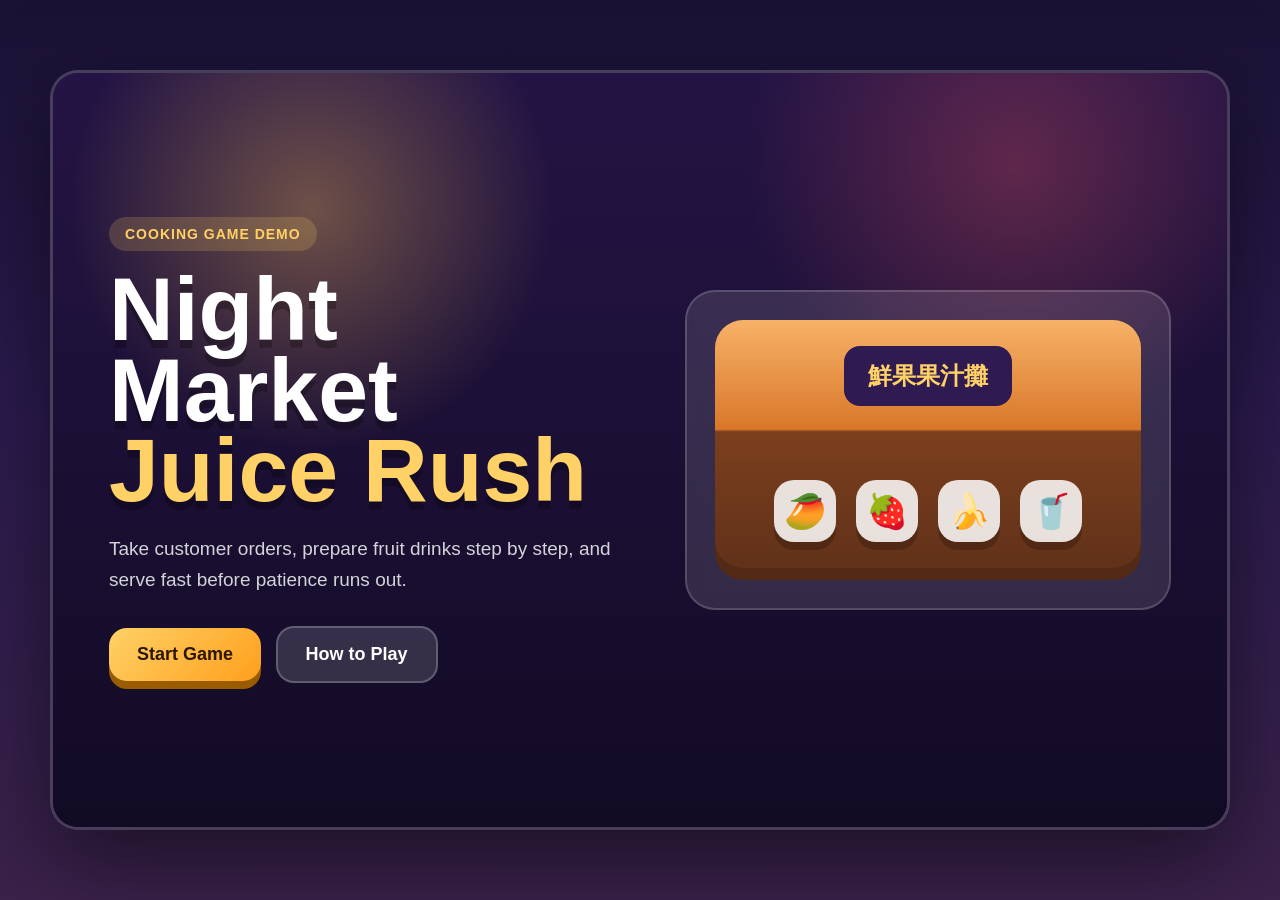
==== index.html @ c4270f31 "Add files via upload" ====
<!DOCTYPE html>
<html lang="en">
<head>
  <meta charset="UTF-8" />
  <meta name="viewport" content="width=device-width, initial-scale=1.0" />
  <title>Night Market Juice Rush</title>
  <style>
    * {
      box-sizing: border-box;
      margin: 0;
      padding: 0;
      font-family: Inter, "Trebuchet MS", Arial, sans-serif;
      user-select: none;
    }

    body {
      min-height: 100vh;
      background: linear-gradient(180deg, #1a1235 0%, #2b1b4f 45%, #3b224b 100%);
      color: #fff;
      display: flex;
      justify-content: center;
      align-items: center;
      overflow: hidden;
    }

    .screen {
      width: min(1180px, 96vw);
      height: min(760px, 94vh);
      position: relative;
      border-radius: 28px;
      overflow: hidden;
      box-shadow: 0 30px 90px rgba(0, 0, 0, 0.5);
      border: 3px solid rgba(255, 255, 255, 0.18);
      background: #201438;
    }

    .hidden { display: none !important; }

    /* START SCREEN */
    #startScreen {
      height: 100%;
      padding: 56px;
      background:
        radial-gradient(circle at 22% 18%, rgba(255, 196, 87, 0.35), transparent 22%),
        radial-gradient(circle at 82% 12%, rgba(255, 92, 103, 0.28), transparent 23%),
        linear-gradient(180deg, #241445 0%, #120b24 100%);
      display: grid;
      grid-template-columns: 1fr 0.9fr;
      align-items: center;
      gap: 36px;
    }

    .title-tag {
      display: inline-block;
      padding: 9px 16px;
      border-radius: 999px;
      background: rgba(255, 209, 102, 0.18);
      color: #ffd166;
      font-weight: 800;
      letter-spacing: 1px;
      margin-bottom: 18px;
      font-size: 14px;
    }

    h1 {
      font-size: clamp(52px, 7vw, 92px);
      line-height: 0.9;
      margin-bottom: 22px;
      text-shadow: 0 8px 0 rgba(0, 0, 0, 0.25);
    }

    h1 span { color: #ffd166; }

    .subtitle {
      color: rgba(255, 255, 255, 0.82);
      line-height: 1.65;
      font-size: 19px;
      margin-bottom: 30px;
      max-width: 560px;
    }

    .primary-btn, .secondary-btn {
      border: 0;
      cursor: pointer;
      padding: 16px 28px;
      border-radius: 18px;
      font-size: 18px;
      font-weight: 900;
      transition: transform 0.15s ease, filter 0.15s ease;
    }

    .primary-btn:hover, .secondary-btn:hover, .station-btn:hover, .fruit-btn:hover {
      transform: translateY(-3px);
      filter: brightness(1.06);
    }

    .primary-btn {
      background: linear-gradient(135deg, #ffd166, #ff9f1c);
      color: #2c1600;
      box-shadow: 0 8px 0 #9b5c00;
    }

    .secondary-btn {
      background: rgba(255, 255, 255, 0.14);
      color: #fff;
      border: 2px solid rgba(255, 255, 255, 0.22);
      margin-left: 10px;
    }

    .preview-card {
      padding: 28px;
      border-radius: 30px;
      background: rgba(255, 255, 255, 0.12);
      backdrop-filter: blur(10px);
      border: 2px solid rgba(255, 255, 255, 0.16);
    }

    .preview-counter {
      height: 260px;
      border-radius: 28px;
      background: linear-gradient(180deg, #f7b267 0%, #d9772a 42%, #7b3f1d 43%, #5f3019 100%);
      position: relative;
      overflow: hidden;
      box-shadow: inset 0 -12px 0 rgba(0,0,0,.15);
    }

    .preview-sign {
      position: absolute;
      top: 26px;
      left: 50%;
      transform: translateX(-50%);
      background: #2f1b52;
      color: #ffd166;
      padding: 14px 24px;
      border-radius: 16px;
      font-weight: 900;
      font-size: 24px;
      white-space: nowrap;
    }

    .preview-items {
      position: absolute;
      left: 0;
      right: 0;
      bottom: 38px;
      display: flex;
      justify-content: center;
      gap: 20px;
    }

    .fake-fruit {
      width: 62px;
      height: 62px;
      display: grid;
      place-items: center;
      border-radius: 20px;
      background: rgba(255,255,255,.85);
      color: #333;
      font-size: 34px;
      box-shadow: 0 8px 0 rgba(0,0,0,.2);
    }

    /* GAME SCENE */
    #gameScreen {
      height: 100%;
      background:
        linear-gradient(180deg, rgba(255, 196, 87, 0.16), transparent 38%),
        linear-gradient(180deg, #241445 0%, #241445 43%, #6c3b20 43%, #7a421f 100%);
      position: relative;
      padding: 22px;
    }

    .top-hud {
      position: absolute;
      top: 16px;
      left: 16px;
      right: 16px;
      display: flex;
      justify-content: space-between;
      gap: 12px;
      z-index: 5;
    }

    .hud-pill {
      padding: 12px 18px;
      border-radius: 999px;
      background: rgba(0,0,0,.35);
      border: 1px solid rgba(255,255,255,.18);
      font-weight: 900;
      box-shadow: 0 8px 24px rgba(0,0,0,.18);
    }

    .view-layer {
      position: absolute;
      inset: 0;
      padding: 22px;
    }

    .front-counter-scene {
      height: 100%;
      position: relative;
      background:
        radial-gradient(circle at 50% 18%, rgba(255, 209, 102, .20), transparent 26%),
        linear-gradient(180deg, #241445 0%, #241445 68%, #8a4d27 69%, #6c371b 100%);
      border-radius: 24px;
      overflow: hidden;
    }

    .shop-sign {
      position: absolute;
      top: 82px;
      left: 50%;
      transform: translateX(-50%);
      padding: 18px 36px;
      border-radius: 18px;
      background: #ffb703;
      color: #351804;
      font-size: 34px;
      font-weight: 900;
      box-shadow: 0 10px 0 rgba(0,0,0,.25);
    }

    .customer-stage {
      position: absolute;
      top: 82px;
      left: 0;
      right: 0;
      height: 250px;
      display: flex;
      justify-content: center;
      align-items: flex-end;
      gap: 34px;
      z-index: 2;
    }

    .customer-stage.front-only {
      top: 190px;
      height: 300px;
      transform: scale(1.18);
      align-items: center;
    }

    .make-btn {
      position: absolute;
      left: 50%;
      bottom: 42px;
      transform: translateX(-50%);
      z-index: 5;
      font-size: 22px;
      padding: 18px 42px;
    }

    .make-btn:hover {
      transform: translateX(-50%) translateY(-3px);
    }

    .back-btn {
      position: absolute;
      top: 84px;
      left: 28px;
      z-index: 8;
      border: none;
      cursor: pointer;
      padding: 12px 18px;
      border-radius: 999px;
      background: rgba(255,255,255,.16);
      color: white;
      font-weight: 900;
      border: 1px solid rgba(255,255,255,.22);
    }

    .customer {
      width: 150px;
      height: 230px;
      border-radius: 70px 70px 26px 26px;
      background: linear-gradient(180deg, #f4c29f 0 34%, #4cc9f0 35% 100%);
      border: 5px solid rgba(255,255,255,.22);
      position: relative;
      box-shadow: 0 20px 35px rgba(0,0,0,.28);
    }

    .customer::before {
      content: "";
      position: absolute;
      width: 92px;
      height: 54px;
      border-radius: 48px 48px 18px 18px;
      background: #3a1f16;
      top: -8px;
      left: 22px;
    }

    .customer::after {
      content: "•   •";
      position: absolute;
      top: 58px;
      left: 0;
      right: 0;
      text-align: center;
      color: #2c1600;
      font-size: 28px;
      letter-spacing: 14px;
    }

    .speech {
      width: 430px;
      min-height: 160px;
      padding: 24px;
      border-radius: 28px 28px 28px 8px;
      background: #fff8e6;
      color: #2b1608;
      box-shadow: 0 12px 0 rgba(0,0,0,.25);
      position: relative;
    }

    .speech small {
      display: block;
      color: #e76f00;
      font-weight: 900;
      letter-spacing: 1px;
      margin-bottom: 8px;
    }

    .speech h2 {
      font-size: 34px;
      margin-bottom: 16px;
    }

    .patience-bar {
      width: 100%;
      height: 18px;
      border-radius: 999px;
      background: rgba(0,0,0,.14);
      overflow: hidden;
    }

    .patience-fill {
      width: 100%;
      height: 100%;
      border-radius: 999px;
      background: linear-gradient(90deg, #06d6a0, #ffd166, #ef476f);
      transition: width .2s linear;
    }

    .counter {
      position: absolute;
      left: 28px;
      right: 28px;
      bottom: 28px;
      height: 600px;
      border-radius: 34px;
      background: linear-gradient(180deg, #b96b36 0%, #8a4d27 100%);
      box-shadow: inset 0 12px 0 rgba(255,255,255,.12), 0 -18px 35px rgba(0,0,0,.18);
      padding: 24px;
      display: grid;
      grid-template-columns: 1.35fr 1fr 1.15fr 0.9fr;
      gap: 18px;
      align-items: stretch;
      z-index: 3;
    }

    .station {
      border-radius: 26px;
      background: rgba(255,255,255,.14);
      border: 2px solid rgba(255,255,255,.16);
      padding: 16px;
      box-shadow: inset 0 6px 0 rgba(255,255,255,.08);
      display: flex;
      flex-direction: column;
      align-items: center;
    }

    .station-title {
      color: #ffd166;
      font-weight: 900;
      margin-bottom: 12px;
      font-size: 17px;
    }

    .fruit-grid {
      width: 100%;
      display: grid;
      grid-template-columns: repeat(3, 1fr);
      gap: 10px;
    }

    .fruit-btn, .station-btn {
      border: 0;
      cursor: pointer;
      border-radius: 18px;
      transition: transform .15s ease, filter .15s ease;
      font-weight: 900;
      box-shadow: 0 6px 0 rgba(0,0,0,.24);
    }

    .fruit-btn {
      height: 62px;
      background: #fff3d1;
      color: #44220b;
      font-size: 25px;
    }

    .station-btn {
      width: 100%;
      min-height: 48px;
      background: #fff8e6;
      color: #341806;
      margin-top: 10px;
      font-size: 15px;
    }

    .station-btn.active {
      outline: 4px solid #06d6a0;
      background: #d8fff2;
    }

    .workspace {
      width: 100%;
      flex: 1;
      border-radius: 20px;
      background: rgba(0,0,0,.18);
      display: flex;
      align-items: center;
      justify-content: center;
      text-align: center;
      padding: 12px;
      color: rgba(255,255,255,.9);
      font-weight: 800;
      line-height: 1.35;
      margin-bottom: 8px;
    }

    .board-surface {
      width: 160px;
      height: 108px;
      background: #f2c078;
      border-radius: 20px;
      box-shadow: inset 0 -8px 0 rgba(0,0,0,.12), 0 8px 0 rgba(0,0,0,.24);
      display: grid;
      place-items: center;
      color: #3b1b0f;
      font-size: 18px;
    }

    .blender-machine {
      width: 118px;
      height: 160px;
      position: relative;
    }

    .blender-jar {
      width: 92px;
      height: 102px;
      margin: 0 auto;
      border-radius: 20px 20px 28px 28px;
      background: linear-gradient(180deg, rgba(255,255,255,.8), rgba(255,255,255,.3));
      border: 5px solid rgba(255,255,255,.85);
      display: grid;
      place-items: center;
      color: #331806;
      font-size: 14px;
      overflow: hidden;
    }

    .juice-liquid {
      width: 100%;
      align-self: end;
      height: 0%;
      background: linear-gradient(180deg, #ffd166, #ff8c42);
      transition: height .25s ease;
    }

    .blender-base {
      width: 118px;
      height: 58px;
      border-radius: 18px;
      background: linear-gradient(180deg, #e9ecef, #adb5bd);
      margin-top: -4px;
      box-shadow: 0 8px 0 rgba(0,0,0,.25);
    }

    .blending { animation: shake .12s linear infinite; }

    @keyframes shake {
      0% { transform: translateX(-2px) rotate(-1deg); }
      50% { transform: translateX(2px) rotate(1deg); }
      100% { transform: translateX(-2px) rotate(-1deg); }
    }

    .cup-visual {
      width: 96px;
      height: 136px;
      border-radius: 14px 14px 28px 28px;
      border: 6px solid rgba(255,255,255,.85);
      background: rgba(255,255,255,.25);
      overflow: hidden;
      position: relative;
      box-shadow: 0 8px 0 rgba(0,0,0,.24);
    }

    .cup-fill {
      position: absolute;
      left: 0;
      right: 0;
      bottom: 0;
      height: 0%;
      background: linear-gradient(180deg, #ffd166, #ff8c42);
      transition: height .25s ease;
    }

    .serve-btn {
      width: 100%;
      min-height: 58px;
      background: linear-gradient(135deg, #06d6a0, #4cc9f0);
      color: #072b2c;
      font-size: 18px;
    }

    .status-bar {
      position: absolute;
      left: 50%;
      transform: translateX(-50%);
      top: 86px;
      min-width: 390px;
      max-width: 80%;
      padding: 12px 20px;
      border-radius: 999px;
      background: rgba(0,0,0,.45);
      text-align: center;
      font-weight: 900;
      z-index: 6;
      border: 1px solid rgba(255,255,255,.15);
    }

    .modal {
      position: absolute;
      inset: 0;
      background: rgba(0,0,0,.72);
      z-index: 20;
      display: flex;
      justify-content: center;
      align-items: center;
      padding: 24px;
    }

    .modal-card {
      width: min(520px, 90vw);
      background: #fff8e6;
      color: #2b1608;
      border-radius: 30px;
      padding: 34px;
      box-shadow: 0 30px 80px rgba(0,0,0,.45);
      text-align: center;
    }

    .modal-card h2 {
      font-size: 34px;
      margin-bottom: 12px;
    }

    .modal-card p {
      line-height: 1.6;
      margin-bottom: 22px;
      color: #57331c;
    }

    @media (max-width: 900px) {
      #startScreen { grid-template-columns: 1fr; padding: 32px; }
      .preview-card { display: none; }
      .counter { grid-template-columns: repeat(2, 1fr); height: 430px; }
      .status-bar { bottom: 480px; }
      .customer-stage { transform: scale(.85); top: 62px; }
    }
  
    /* FIXED ORDER SCREEN LAYOUT */
    .shop-sign {
      top: 56px;
      padding: 10px 24px;
      font-size: 24px;
      border-radius: 14px;
    }

    .customer-stage.front-only {
      top: 155px;
      height: 330px;
      transform: none;
      align-items: center;
      gap: 48px;
    }

    .customer {
      width: 170px;
      height: 250px;
      background:
        radial-gradient(circle at 38% 31%, #2a140d 0 5px, transparent 6px),
        radial-gradient(circle at 62% 31%, #2a140d 0 5px, transparent 6px),
        radial-gradient(ellipse at 50% 34%, #f4c29f 0 43%, transparent 44%),
        linear-gradient(180deg, transparent 0 48%, #ff9f1c 49% 100%);
      border-radius: 80px 80px 32px 32px;
      border: 5px solid rgba(255,255,255,.25);
      box-shadow: 0 20px 35px rgba(0,0,0,.28);
      position: relative;
    }

    .customer::before {
      content: "";
      position: absolute;
      width: 96px;
      height: 42px;
      border-radius: 44px 44px 18px 18px;
      background: #3a1f16;
      top: 16px;
      left: 34px;
    }

    .customer::after {
      content: "";
      position: absolute;
      width: 34px;
      height: 10px;
      border-radius: 0 0 30px 30px;
      border-bottom: 5px solid #7a2e16;
      top: 105px;
      left: 64px;
    }

    .speech {
      width: 470px;
      min-height: 170px;
      padding: 26px;
    }

    .make-btn {
      bottom: 54px;
      z-index: 10;
    }

    /* FIXED COUNTER SCREEN LAYOUT */
    #counterView {
      padding-top: 96px;
    }

    .papa-counter {
      position: relative;
      left: auto;
      right: auto;
      bottom: auto;
      width: 100%;
      height: calc(100% - 24px);
      display: grid;
      grid-template-columns: 1.25fr 0.95fr 1fr 0.85fr;
      gap: 18px;
      padding: 18px;
      border-radius: 28px;
    }

    .fruit-grid {
      margin-top: 4px;
      grid-template-columns: repeat(2, 1fr);
      gap: 12px;
    }

    .fruit-btn {
      height: 70px;
      font-size: 26px;
    }

    .station {
      min-height: 0;
      overflow: visible;
    }

    .papa-counter {
      overflow-y: auto;
    }

    .station-btn {
      min-height: 44px;
      margin-top: 8px;
    }

    .workspace {
      min-height: 120px;
      flex: 0 0 auto;
    }

    .status-bar {
      top: 82px;
      z-index: 9;
    }

    .back-btn {
      top: 82px;
      z-index: 10;
    }

    @media (max-width: 900px) {
      .customer-stage.front-only {
        transform: scale(.9);
        top: 140px;
      }
      .papa-counter {
        grid-template-columns: repeat(2, 1fr);
        overflow-y: auto;
      }
    }
  </style>
</head>
<body>
  <div class="screen">
    <section id="startScreen">
      <div>
        <div class="title-tag">COOKING GAME DEMO</div>
        <h1>Night Market<br><span>Juice Rush</span></h1>
        <p class="subtitle">
          Take customer orders, prepare fruit drinks step by step, and serve fast before patience runs out.
        </p>
        <button class="primary-btn" onclick="startGame()">Start Game</button>
        <button class="secondary-btn" onclick="openHowTo()">How to Play</button>
      </div>

      <div class="preview-card">
        <div class="preview-counter">
          <div class="preview-sign">鮮果果汁攤</div>
          <div class="preview-items">
            <div class="fake-fruit">🥭</div>
            <div class="fake-fruit">🍓</div>
            <div class="fake-fruit">🍌</div>
            <div class="fake-fruit">🥤</div>
          </div>
        </div>
      </div>
    </section>

    <section id="gameScreen" class="hidden">
      <div class="top-hud">
        <div class="hud-pill">Money: $<span id="moneyText">0</span></div>
        <div class="hud-pill">Combo: x<span id="comboText">0</span></div>
        <div class="hud-pill">Hearts: <span id="heartsText">❤❤❤</span></div>
        <div class="hud-pill">Customer: <span id="servedText">0</span>/<span id="targetText">8</span></div>
      </div>

      <div id="orderView" class="view-layer">
        <div class="front-counter-scene">
          <div class="shop-sign">鮮果果汁攤</div>
          <div class="customer-stage front-only">
            <div class="customer" id="customerAvatar"></div>
            <div class="speech">
              <small>CUSTOMER ORDER</small>
              <h2 id="orderText">Mango Juice</h2>
              <div class="patience-bar"><div class="patience-fill" id="patienceFill"></div></div>
            </div>
          </div>
          <button class="primary-btn make-btn" onclick="goToCounter()">Make Drink</button>
        </div>
      </div>

      <div id="counterView" class="view-layer hidden">
        <button class="back-btn" onclick="goToOrderView()">← Order</button>
        <div class="status-bar" id="statusText">Pick the fruit for the order.</div>

        <div class="counter papa-counter">
          <div class="station">
            <div class="station-title">Fruit Tray</div>
            <div class="fruit-grid" id="fruitGrid"></div>
          </div>

          <div class="station">
            <div class="station-title">Cutting Board</div>
            <div class="workspace">
              <div class="board-surface" id="boardText">Empty</div>
            </div>
            <button class="station-btn" onclick="cutFruit()">Cut Fruit</button>
          </div>

          <div class="station">
            <div class="station-title">Blender</div>
            <div class="workspace">
              <div class="blender-machine" id="blenderMachine">
                <div class="blender-jar"><div class="juice-liquid" id="blenderFill"></div></div>
                <div class="blender-base"></div>
              </div>
            </div>
            <button class="station-btn" id="waterBtn" onclick="addLiquid('water')">Add Water</button>
            <button class="station-btn" id="milkBtn" onclick="addLiquid('milk')">Add Milk</button>
            <button class="station-btn" id="iceBtn" onclick="addIce()">Add Ice</button>
            <button class="station-btn" onclick="blendDrink()">Blend</button>
          </div>

          <div class="station">
            <div class="station-title">Cup Station</div>
            <div class="workspace">
              <div class="cup-visual"><div class="cup-fill" id="cupFill"></div></div>
            </div>
            <button class="station-btn" onclick="pourCup()">Pour</button>
            <button class="station-btn serve-btn" onclick="serveDrink()">Serve</button>
          </div>
        </div>
      </div>
    </section>

    <div class="modal hidden" id="howModal">
      <div class="modal-card">
        <h2>How to Play</h2>
        <p>
          Read the customer's order. Pick the correct fruit, cut it, add water for juice or milk for smoothie,
          add ice, blend, pour into the cup, then serve.
        </p>
        <button class="primary-btn" onclick="closeHowTo()">Got it</button>
      </div>
    </div>

    <div class="modal hidden" id="endModal">
      <div class="modal-card">
        <h2 id="endTitle">Game Over</h2>
        <p id="endSummary"></p>
        <button class="primary-btn" onclick="restartGame()">Play Again</button>
      </div>
    </div>
  </div>

  <script>
    const fruits = [
      { id: "mango", name: "Mango", icon: "🥭" },
      { id: "strawberry", name: "Strawberry", icon: "🍓" },
      { id: "banana", name: "Banana", icon: "🍌" },
      { id: "pineapple", name: "Pineapple", icon: "🍍" },
      { id: "watermelon", name: "Watermelon", icon: "🍉" },
      { id: "apple", name: "Apple", icon: "🍎" },
      { id: "avocado", name: "Avocado", icon: "🥑" },
      { id: "lemon", name: "Lemon", icon: "🍋" }
    ];

    const recipes = [
      { name: "Mango Juice", fruits: ["mango"], liquid: "water" },
      { name: "Watermelon Juice", fruits: ["watermelon"], liquid: "water" },
      { name: "Pineapple Juice", fruits: ["pineapple"], liquid: "water" },
      { name: "Apple Juice", fruits: ["apple"], liquid: "water" },
      { name: "Lemon Juice", fruits: ["lemon"], liquid: "water" },
      { name: "Mango Smoothie", fruits: ["mango"], liquid: "milk" },
      { name: "Strawberry Smoothie", fruits: ["strawberry"], liquid: "milk" },
      { name: "Banana Milkshake", fruits: ["banana"], liquid: "milk" },
      { name: "Avocado Milk", fruits: ["avocado"], liquid: "milk" },
      { name: "Strawberry Banana Smoothie", fruits: ["strawberry", "banana"], liquid: "milk" }
    ];

    let currentOrder;
    let selectedFruits = [];
    let cutDone = false;
    let liquid = null;
    let iceAdded = false;
    let blended = false;
    let poured = false;
    let money = 0;
    let combo = 0;
    let hearts = 3;
    let served = 0;
    let targetCustomers = 8;
    let patience = 100;
    let patienceTimer;

    const fruitGrid = document.getElementById("fruitGrid");
    const statusText = document.getElementById("statusText");
    const boardText = document.getElementById("boardText");
    const blenderFill = document.getElementById("blenderFill");
    const cupFill = document.getElementById("cupFill");
    const patienceFill = document.getElementById("patienceFill");

    function openHowTo() {
      document.getElementById("howModal").classList.remove("hidden");
    }

    function closeHowTo() {
      document.getElementById("howModal").classList.add("hidden");
    }

    function startGame() {
      document.getElementById("startScreen").classList.add("hidden");
      document.getElementById("gameScreen").classList.remove("hidden");
      restartGame(false);
    }

    function restartGame(showStart = true) {
      document.getElementById("endModal").classList.add("hidden");
      money = 0;
      combo = 0;
      hearts = 3;
      served = 0;
      renderFruitButtons();
      updateHud();
      newCustomer();
    }

    function renderFruitButtons() {
      fruitGrid.innerHTML = "";
      fruits.forEach(fruit => {
        const btn = document.createElement("button");
        btn.className = "fruit-btn";
        btn.innerHTML = `${fruit.icon}<br><span style="font-size:11px">${fruit.name}</span>`;
        btn.onclick = () => pickFruit(fruit.id);
        fruitGrid.appendChild(btn);
      });
    }

    function goToCounter() {
      document.getElementById("orderView").classList.add("hidden");
      document.getElementById("counterView").classList.remove("hidden");
    }

    function goToOrderView() {
      document.getElementById("counterView").classList.add("hidden");
      document.getElementById("orderView").classList.remove("hidden");
    }

    function newCustomer() {
      clearInterval(patienceTimer);
      resetDrink();
      currentOrder = recipes[Math.floor(Math.random() * recipes.length)];
      document.getElementById("orderText").textContent = currentOrder.name;
      patience = 100;
      patienceFill.style.width = "100%";
      statusText.textContent = "Pick the fruit for the order.";
      goToOrderView();
      patienceTimer = setInterval(() => {
        patience -= 1.2;
        patienceFill.style.width = `${Math.max(patience, 0)}%`;
        if (patience <= 0) {
          clearInterval(patienceTimer);
          failOrder("Too slow! The customer left.");
        }
      }, 180);
    }

    function resetDrink() {
      selectedFruits = [];
      cutDone = false;
      liquid = null;
      iceAdded = false;
      blended = false;
      poured = false;
      boardText.textContent = "Empty";
      blenderFill.style.height = "0%";
      cupFill.style.height = "0%";
      document.getElementById("waterBtn").classList.remove("active");
      document.getElementById("milkBtn").classList.remove("active");
      document.getElementById("iceBtn").classList.remove("active");
    }

    function pickFruit(fruitId) {
      if (selectedFruits.length >= 2) {
        statusText.textContent = "Only up to 2 fruits for this demo.";
        return;
      }
      selectedFruits.push(fruitId);
      const names = selectedFruits.map(id => fruits.find(f => f.id === id).name).join(" + ");
      boardText.textContent = names;
      statusText.textContent = "Fruit placed on board. Now cut it.";
    }

    function cutFruit() {
      if (selectedFruits.length === 0) {
        statusText.textContent = "Pick fruit first.";
        return;
      }
      cutDone = true;
      boardText.textContent = "Sliced " + selectedFruits.map(id => fruits.find(f => f.id === id).name).join(" + ");
      statusText.textContent = "Fruit cut. Add water or milk in the blender.";
      blenderFill.style.height = "25%";
    }

    function addLiquid(type) {
      if (!cutDone) {
        statusText.textContent = "Cut the fruit before adding liquid.";
        return;
      }
      liquid = type;
      document.getElementById("waterBtn").classList.toggle("active", type === "water");
      document.getElementById("milkBtn").classList.toggle("active", type === "milk");
      blenderFill.style.height = "45%";
      statusText.textContent = type === "water" ? "Water added. Add ice next." : "Milk added. Add ice next.";
    }

    function addIce() {
      if (!liquid) {
        statusText.textContent = "Add water or milk first.";
        return;
      }
      iceAdded = true;
      document.getElementById("iceBtn").classList.add("active");
      blenderFill.style.height = "62%";
      statusText.textContent = "Ice added. Blend the drink.";
    }

    function blendDrink() {
      if (!iceAdded) {
        statusText.textContent = "Add ice before blending.";
        return;
      }
      const machine = document.getElementById("blenderMachine");
      machine.classList.add("blending");
      statusText.textContent = "Blending...";
      setTimeout(() => {
        machine.classList.remove("blending");
        blended = true;
        blenderFill.style.height = "80%";
        statusText.textContent = "Drink blended. Pour it into the cup.";
      }, 650);
    }

    function pourCup() {
      if (!blended) {
        statusText.textContent = "Blend the drink before pouring.";
        return;
      }
      poured = true;
      cupFill.style.height = "82%";
      statusText.textContent = "Cup filled. Serve the customer!";
    }

    function serveDrink() {
      if (!poured) {
        statusText.textContent = "Pour the drink before serving.";
        return;
      }

      const fruitCorrect = arraysMatch([...selectedFruits].sort(), [...currentOrder.fruits].sort());
      const liquidCorrect = liquid === currentOrder.liquid;
      const correct = fruitCorrect && liquidCorrect && cutDone && iceAdded && blended && poured;

      clearInterval(patienceTimer);

      if (correct) {
        combo += 1;
        const earned = 20 + combo * 5 + Math.floor(patience / 10);
        money += earned;
        served += 1;
        statusText.textContent = `Correct! +$${earned}`;
        updateHud();
        if (served >= targetCustomers) {
          endGame(true);
        } else {
          setTimeout(newCustomer, 900);
        }
      } else {
        failOrder("Wrong recipe! Check the order carefully.");
      }
    }

    function failOrder(message) {
      hearts -= 1;
      combo = 0;
      statusText.textContent = message;
      updateHud();
      if (hearts <= 0) {
        endGame(false);
      } else {
        setTimeout(newCustomer, 1000);
      }
    }

    function updateHud() {
      document.getElementById("moneyText").textContent = money;
      document.getElementById("comboText").textContent = combo;
      document.getElementById("heartsText").textContent = "❤".repeat(hearts) || "0";
      document.getElementById("servedText").textContent = served;
      document.getElementById("targetText").textContent = targetCustomers;
    }

    function endGame(won) {
      clearInterval(patienceTimer);
      document.getElementById("endTitle").textContent = won ? "Shop Closed!" : "Game Over";
      document.getElementById("endSummary").textContent = won
        ? `You served ${served} customers and earned $${money}. Great job!`
        : `You served ${served} customers and earned $${money}. Try again!`;
      document.getElementById("endModal").classList.remove("hidden");
    }

    function arraysMatch(a, b) {
      if (a.length !== b.length) return false;
      return a.every((value, index) => value === b[index]);
    }
  </script>
</body>
</html>
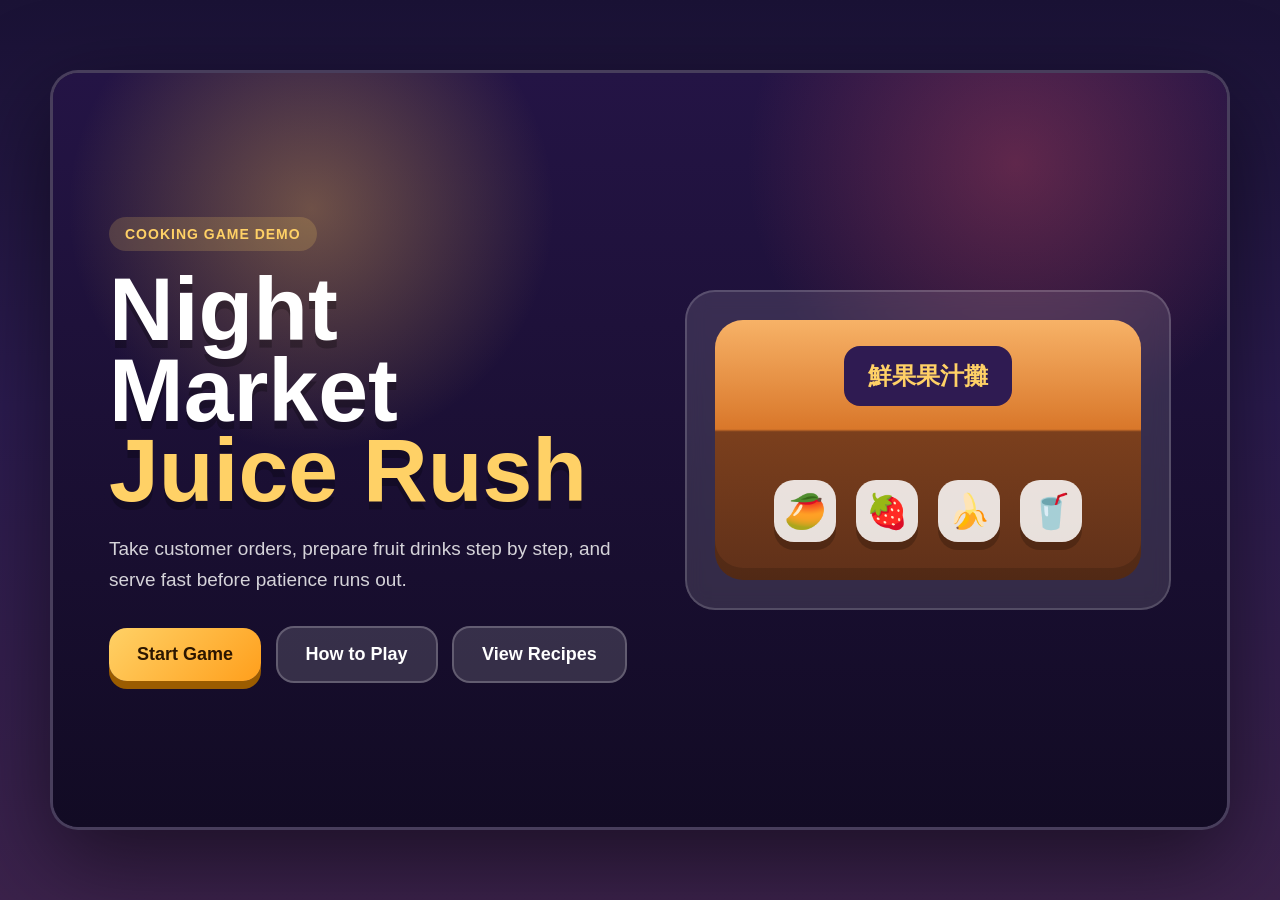
==== commit e755e89f: "Add files via upload added view recipe, fixed recipe_logic" ====
--- a/index.html
+++ b/index.html
@@ -1,1084 +1,1099 @@
-<!DOCTYPE html>
-<html lang="en">
-<head>
-  <meta charset="UTF-8" />
-  <meta name="viewport" content="width=device-width, initial-scale=1.0" />
-  <title>Night Market Juice Rush</title>
-  <style>
-    * {
-      box-sizing: border-box;
-      margin: 0;
-      padding: 0;
-      font-family: Inter, "Trebuchet MS", Arial, sans-serif;
-      user-select: none;
-    }
-
-    body {
-      min-height: 100vh;
-      background: linear-gradient(180deg, #1a1235 0%, #2b1b4f 45%, #3b224b 100%);
-      color: #fff;
-      display: flex;
-      justify-content: center;
-      align-items: center;
-      overflow: hidden;
-    }
-
-    .screen {
-      width: min(1180px, 96vw);
-      height: min(760px, 94vh);
-      position: relative;
-      border-radius: 28px;
-      overflow: hidden;
-      box-shadow: 0 30px 90px rgba(0, 0, 0, 0.5);
-      border: 3px solid rgba(255, 255, 255, 0.18);
-      background: #201438;
-    }
-
-    .hidden { display: none !important; }
-
-    /* START SCREEN */
-    #startScreen {
-      height: 100%;
-      padding: 56px;
-      background:
-        radial-gradient(circle at 22% 18%, rgba(255, 196, 87, 0.35), transparent 22%),
-        radial-gradient(circle at 82% 12%, rgba(255, 92, 103, 0.28), transparent 23%),
-        linear-gradient(180deg, #241445 0%, #120b24 100%);
-      display: grid;
-      grid-template-columns: 1fr 0.9fr;
-      align-items: center;
-      gap: 36px;
-    }
-
-    .title-tag {
-      display: inline-block;
-      padding: 9px 16px;
-      border-radius: 999px;
-      background: rgba(255, 209, 102, 0.18);
-      color: #ffd166;
-      font-weight: 800;
-      letter-spacing: 1px;
-      margin-bottom: 18px;
-      font-size: 14px;
-    }
-
-    h1 {
-      font-size: clamp(52px, 7vw, 92px);
-      line-height: 0.9;
-      margin-bottom: 22px;
-      text-shadow: 0 8px 0 rgba(0, 0, 0, 0.25);
-    }
-
-    h1 span { color: #ffd166; }
-
-    .subtitle {
-      color: rgba(255, 255, 255, 0.82);
-      line-height: 1.65;
-      font-size: 19px;
-      margin-bottom: 30px;
-      max-width: 560px;
-    }
-
-    .primary-btn, .secondary-btn {
-      border: 0;
-      cursor: pointer;
-      padding: 16px 28px;
-      border-radius: 18px;
-      font-size: 18px;
-      font-weight: 900;
-      transition: transform 0.15s ease, filter 0.15s ease;
-    }
-
-    .primary-btn:hover, .secondary-btn:hover, .station-btn:hover, .fruit-btn:hover {
-      transform: translateY(-3px);
-      filter: brightness(1.06);
-    }
-
-    .primary-btn {
-      background: linear-gradient(135deg, #ffd166, #ff9f1c);
-      color: #2c1600;
-      box-shadow: 0 8px 0 #9b5c00;
-    }
-
-    .secondary-btn {
-      background: rgba(255, 255, 255, 0.14);
-      color: #fff;
-      border: 2px solid rgba(255, 255, 255, 0.22);
-      margin-left: 10px;
-    }
-
-    .preview-card {
-      padding: 28px;
-      border-radius: 30px;
-      background: rgba(255, 255, 255, 0.12);
-      backdrop-filter: blur(10px);
-      border: 2px solid rgba(255, 255, 255, 0.16);
-    }
-
-    .preview-counter {
-      height: 260px;
-      border-radius: 28px;
-      background: linear-gradient(180deg, #f7b267 0%, #d9772a 42%, #7b3f1d 43%, #5f3019 100%);
-      position: relative;
-      overflow: hidden;
-      box-shadow: inset 0 -12px 0 rgba(0,0,0,.15);
-    }
-
-    .preview-sign {
-      position: absolute;
-      top: 26px;
-      left: 50%;
-      transform: translateX(-50%);
-      background: #2f1b52;
-      color: #ffd166;
-      padding: 14px 24px;
-      border-radius: 16px;
-      font-weight: 900;
-      font-size: 24px;
-      white-space: nowrap;
-    }
-
-    .preview-items {
-      position: absolute;
-      left: 0;
-      right: 0;
-      bottom: 38px;
-      display: flex;
-      justify-content: center;
-      gap: 20px;
-    }
-
-    .fake-fruit {
-      width: 62px;
-      height: 62px;
-      display: grid;
-      place-items: center;
-      border-radius: 20px;
-      background: rgba(255,255,255,.85);
-      color: #333;
-      font-size: 34px;
-      box-shadow: 0 8px 0 rgba(0,0,0,.2);
-    }
-
-    /* GAME SCENE */
-    #gameScreen {
-      height: 100%;
-      background:
-        linear-gradient(180deg, rgba(255, 196, 87, 0.16), transparent 38%),
-        linear-gradient(180deg, #241445 0%, #241445 43%, #6c3b20 43%, #7a421f 100%);
-      position: relative;
-      padding: 22px;
-    }
-
-    .top-hud {
-      position: absolute;
-      top: 16px;
-      left: 16px;
-      right: 16px;
-      display: flex;
-      justify-content: space-between;
-      gap: 12px;
-      z-index: 5;
-    }
-
-    .hud-pill {
-      padding: 12px 18px;
-      border-radius: 999px;
-      background: rgba(0,0,0,.35);
-      border: 1px solid rgba(255,255,255,.18);
-      font-weight: 900;
-      box-shadow: 0 8px 24px rgba(0,0,0,.18);
-    }
-
-    .view-layer {
-      position: absolute;
-      inset: 0;
-      padding: 22px;
-    }
-
-    .front-counter-scene {
-      height: 100%;
-      position: relative;
-      background:
-        radial-gradient(circle at 50% 18%, rgba(255, 209, 102, .20), transparent 26%),
-        linear-gradient(180deg, #241445 0%, #241445 68%, #8a4d27 69%, #6c371b 100%);
-      border-radius: 24px;
-      overflow: hidden;
-    }
-
-    .shop-sign {
-      position: absolute;
-      top: 82px;
-      left: 50%;
-      transform: translateX(-50%);
-      padding: 18px 36px;
-      border-radius: 18px;
-      background: #ffb703;
-      color: #351804;
-      font-size: 34px;
-      font-weight: 900;
-      box-shadow: 0 10px 0 rgba(0,0,0,.25);
-    }
-
-    .customer-stage {
-      position: absolute;
-      top: 82px;
-      left: 0;
-      right: 0;
-      height: 250px;
-      display: flex;
-      justify-content: center;
-      align-items: flex-end;
-      gap: 34px;
-      z-index: 2;
-    }
-
-    .customer-stage.front-only {
-      top: 190px;
-      height: 300px;
-      transform: scale(1.18);
-      align-items: center;
-    }
-
-    .make-btn {
-      position: absolute;
-      left: 50%;
-      bottom: 42px;
-      transform: translateX(-50%);
-      z-index: 5;
-      font-size: 22px;
-      padding: 18px 42px;
-    }
-
-    .make-btn:hover {
-      transform: translateX(-50%) translateY(-3px);
-    }
-
-    .back-btn {
-      position: absolute;
-      top: 84px;
-      left: 28px;
-      z-index: 8;
-      border: none;
-      cursor: pointer;
-      padding: 12px 18px;
-      border-radius: 999px;
-      background: rgba(255,255,255,.16);
-      color: white;
-      font-weight: 900;
-      border: 1px solid rgba(255,255,255,.22);
-    }
-
-    .customer {
-      width: 150px;
-      height: 230px;
-      border-radius: 70px 70px 26px 26px;
-      background: linear-gradient(180deg, #f4c29f 0 34%, #4cc9f0 35% 100%);
-      border: 5px solid rgba(255,255,255,.22);
-      position: relative;
-      box-shadow: 0 20px 35px rgba(0,0,0,.28);
-    }
-
-    .customer::before {
-      content: "";
-      position: absolute;
-      width: 92px;
-      height: 54px;
-      border-radius: 48px 48px 18px 18px;
-      background: #3a1f16;
-      top: -8px;
-      left: 22px;
-    }
-
-    .customer::after {
-      content: "•   •";
-      position: absolute;
-      top: 58px;
-      left: 0;
-      right: 0;
-      text-align: center;
-      color: #2c1600;
-      font-size: 28px;
-      letter-spacing: 14px;
-    }
-
-    .speech {
-      width: 430px;
-      min-height: 160px;
-      padding: 24px;
-      border-radius: 28px 28px 28px 8px;
-      background: #fff8e6;
-      color: #2b1608;
-      box-shadow: 0 12px 0 rgba(0,0,0,.25);
-      position: relative;
-    }
-
-    .speech small {
-      display: block;
-      color: #e76f00;
-      font-weight: 900;
-      letter-spacing: 1px;
-      margin-bottom: 8px;
-    }
-
-    .speech h2 {
-      font-size: 34px;
-      margin-bottom: 16px;
-    }
-
-    .patience-bar {
-      width: 100%;
-      height: 18px;
-      border-radius: 999px;
-      background: rgba(0,0,0,.14);
-      overflow: hidden;
-    }
-
-    .patience-fill {
-      width: 100%;
-      height: 100%;
-      border-radius: 999px;
-      background: linear-gradient(90deg, #06d6a0, #ffd166, #ef476f);
-      transition: width .2s linear;
-    }
-
-    .counter {
-      position: absolute;
-      left: 28px;
-      right: 28px;
-      bottom: 28px;
-      height: 600px;
-      border-radius: 34px;
-      background: linear-gradient(180deg, #b96b36 0%, #8a4d27 100%);
-      box-shadow: inset 0 12px 0 rgba(255,255,255,.12), 0 -18px 35px rgba(0,0,0,.18);
-      padding: 24px;
-      display: grid;
-      grid-template-columns: 1.35fr 1fr 1.15fr 0.9fr;
-      gap: 18px;
-      align-items: stretch;
-      z-index: 3;
-    }
-
-    .station {
-      border-radius: 26px;
-      background: rgba(255,255,255,.14);
-      border: 2px solid rgba(255,255,255,.16);
-      padding: 16px;
-      box-shadow: inset 0 6px 0 rgba(255,255,255,.08);
-      display: flex;
-      flex-direction: column;
-      align-items: center;
-    }
-
-    .station-title {
-      color: #ffd166;
-      font-weight: 900;
-      margin-bottom: 12px;
-      font-size: 17px;
-    }
-
-    .fruit-grid {
-      width: 100%;
-      display: grid;
-      grid-template-columns: repeat(3, 1fr);
-      gap: 10px;
-    }
-
-    .fruit-btn, .station-btn {
-      border: 0;
-      cursor: pointer;
-      border-radius: 18px;
-      transition: transform .15s ease, filter .15s ease;
-      font-weight: 900;
-      box-shadow: 0 6px 0 rgba(0,0,0,.24);
-    }
-
-    .fruit-btn {
-      height: 62px;
-      background: #fff3d1;
-      color: #44220b;
-      font-size: 25px;
-    }
-
-    .station-btn {
-      width: 100%;
-      min-height: 48px;
-      background: #fff8e6;
-      color: #341806;
-      margin-top: 10px;
-      font-size: 15px;
-    }
-
-    .station-btn.active {
-      outline: 4px solid #06d6a0;
-      background: #d8fff2;
-    }
-
-    .workspace {
-      width: 100%;
-      flex: 1;
-      border-radius: 20px;
-      background: rgba(0,0,0,.18);
-      display: flex;
-      align-items: center;
-      justify-content: center;
-      text-align: center;
-      padding: 12px;
-      color: rgba(255,255,255,.9);
-      font-weight: 800;
-      line-height: 1.35;
-      margin-bottom: 8px;
-    }
-
-    .board-surface {
-      width: 160px;
-      height: 108px;
-      background: #f2c078;
-      border-radius: 20px;
-      box-shadow: inset 0 -8px 0 rgba(0,0,0,.12), 0 8px 0 rgba(0,0,0,.24);
-      display: grid;
-      place-items: center;
-      color: #3b1b0f;
-      font-size: 18px;
-    }
-
-    .blender-machine {
-      width: 118px;
-      height: 160px;
-      position: relative;
-    }
-
-    .blender-jar {
-      width: 92px;
-      height: 102px;
-      margin: 0 auto;
-      border-radius: 20px 20px 28px 28px;
-      background: linear-gradient(180deg, rgba(255,255,255,.8), rgba(255,255,255,.3));
-      border: 5px solid rgba(255,255,255,.85);
-      display: grid;
-      place-items: center;
-      color: #331806;
-      font-size: 14px;
-      overflow: hidden;
-    }
-
-    .juice-liquid {
-      width: 100%;
-      align-self: end;
-      height: 0%;
-      background: linear-gradient(180deg, #ffd166, #ff8c42);
-      transition: height .25s ease;
-    }
-
-    .blender-base {
-      width: 118px;
-      height: 58px;
-      border-radius: 18px;
-      background: linear-gradient(180deg, #e9ecef, #adb5bd);
-      margin-top: -4px;
-      box-shadow: 0 8px 0 rgba(0,0,0,.25);
-    }
-
-    .blending { animation: shake .12s linear infinite; }
-
-    @keyframes shake {
-      0% { transform: translateX(-2px) rotate(-1deg); }
-      50% { transform: translateX(2px) rotate(1deg); }
-      100% { transform: translateX(-2px) rotate(-1deg); }
-    }
-
-    .cup-visual {
-      width: 96px;
-      height: 136px;
-      border-radius: 14px 14px 28px 28px;
-      border: 6px solid rgba(255,255,255,.85);
-      background: rgba(255,255,255,.25);
-      overflow: hidden;
-      position: relative;
-      box-shadow: 0 8px 0 rgba(0,0,0,.24);
-    }
-
-    .cup-fill {
-      position: absolute;
-      left: 0;
-      right: 0;
-      bottom: 0;
-      height: 0%;
-      background: linear-gradient(180deg, #ffd166, #ff8c42);
-      transition: height .25s ease;
-    }
-
-    .serve-btn {
-      width: 100%;
-      min-height: 58px;
-      background: linear-gradient(135deg, #06d6a0, #4cc9f0);
-      color: #072b2c;
-      font-size: 18px;
-    }
-
-    .status-bar {
-      position: absolute;
-      left: 50%;
-      transform: translateX(-50%);
-      top: 86px;
-      min-width: 390px;
-      max-width: 80%;
-      padding: 12px 20px;
-      border-radius: 999px;
-      background: rgba(0,0,0,.45);
-      text-align: center;
-      font-weight: 900;
-      z-index: 6;
-      border: 1px solid rgba(255,255,255,.15);
-    }
-
-    .modal {
-      position: absolute;
-      inset: 0;
-      background: rgba(0,0,0,.72);
-      z-index: 20;
-      display: flex;
-      justify-content: center;
-      align-items: center;
-      padding: 24px;
-    }
-
-    .modal-card {
-      width: min(520px, 90vw);
-      background: #fff8e6;
-      color: #2b1608;
-      border-radius: 30px;
-      padding: 34px;
-      box-shadow: 0 30px 80px rgba(0,0,0,.45);
-      text-align: center;
-    }
-
-    .modal-card h2 {
-      font-size: 34px;
-      margin-bottom: 12px;
-    }
-
-    .modal-card p {
-      line-height: 1.6;
-      margin-bottom: 22px;
-      color: #57331c;
-    }
-
-    @media (max-width: 900px) {
-      #startScreen { grid-template-columns: 1fr; padding: 32px; }
-      .preview-card { display: none; }
-      .counter { grid-template-columns: repeat(2, 1fr); height: 430px; }
-      .status-bar { bottom: 480px; }
-      .customer-stage { transform: scale(.85); top: 62px; }
-    }
-  
-    /* FIXED ORDER SCREEN LAYOUT */
-    .shop-sign {
-      top: 56px;
-      padding: 10px 24px;
-      font-size: 24px;
-      border-radius: 14px;
-    }
-
-    .customer-stage.front-only {
-      top: 155px;
-      height: 330px;
-      transform: none;
-      align-items: center;
-      gap: 48px;
-    }
-
-    .customer {
-      width: 170px;
-      height: 250px;
-      background:
-        radial-gradient(circle at 38% 31%, #2a140d 0 5px, transparent 6px),
-        radial-gradient(circle at 62% 31%, #2a140d 0 5px, transparent 6px),
-        radial-gradient(ellipse at 50% 34%, #f4c29f 0 43%, transparent 44%),
-        linear-gradient(180deg, transparent 0 48%, #ff9f1c 49% 100%);
-      border-radius: 80px 80px 32px 32px;
-      border: 5px solid rgba(255,255,255,.25);
-      box-shadow: 0 20px 35px rgba(0,0,0,.28);
-      position: relative;
-    }
-
-    .customer::before {
-      content: "";
-      position: absolute;
-      width: 96px;
-      height: 42px;
-      border-radius: 44px 44px 18px 18px;
-      background: #3a1f16;
-      top: 16px;
-      left: 34px;
-    }
-
-    .customer::after {
-      content: "";
-      position: absolute;
-      width: 34px;
-      height: 10px;
-      border-radius: 0 0 30px 30px;
-      border-bottom: 5px solid #7a2e16;
-      top: 105px;
-      left: 64px;
-    }
-
-    .speech {
-      width: 470px;
-      min-height: 170px;
-      padding: 26px;
-    }
-
-    .make-btn {
-      bottom: 54px;
-      z-index: 10;
-    }
-
-    /* FIXED COUNTER SCREEN LAYOUT */
-    #counterView {
-      padding-top: 96px;
-    }
-
-    .papa-counter {
-      position: relative;
-      left: auto;
-      right: auto;
-      bottom: auto;
-      width: 100%;
-      height: calc(100% - 24px);
-      display: grid;
-      grid-template-columns: 1.25fr 0.95fr 1fr 0.85fr;
-      gap: 18px;
-      padding: 18px;
-      border-radius: 28px;
-    }
-
-    .fruit-grid {
-      margin-top: 4px;
-      grid-template-columns: repeat(2, 1fr);
-      gap: 12px;
-    }
-
-    .fruit-btn {
-      height: 70px;
-      font-size: 26px;
-    }
-
-    .station {
-      min-height: 0;
-      overflow: visible;
-    }
-
-    .papa-counter {
-      overflow-y: auto;
-    }
-
-    .station-btn {
-      min-height: 44px;
-      margin-top: 8px;
-    }
-
-    .workspace {
-      min-height: 120px;
-      flex: 0 0 auto;
-    }
-
-    .status-bar {
-      top: 82px;
-      z-index: 9;
-    }
-
-    .back-btn {
-      top: 82px;
-      z-index: 10;
-    }
-
-    @media (max-width: 900px) {
-      .customer-stage.front-only {
-        transform: scale(.9);
-        top: 140px;
-      }
-      .papa-counter {
-        grid-template-columns: repeat(2, 1fr);
-        overflow-y: auto;
-      }
-    }
-  </style>
-</head>
-<body>
-  <div class="screen">
-    <section id="startScreen">
-      <div>
-        <div class="title-tag">COOKING GAME DEMO</div>
-        <h1>Night Market<br><span>Juice Rush</span></h1>
-        <p class="subtitle">
-          Take customer orders, prepare fruit drinks step by step, and serve fast before patience runs out.
-        </p>
-        <button class="primary-btn" onclick="startGame()">Start Game</button>
-        <button class="secondary-btn" onclick="openHowTo()">How to Play</button>
-      </div>
-
-      <div class="preview-card">
-        <div class="preview-counter">
-          <div class="preview-sign">鮮果果汁攤</div>
-          <div class="preview-items">
-            <div class="fake-fruit">🥭</div>
-            <div class="fake-fruit">🍓</div>
-            <div class="fake-fruit">🍌</div>
-            <div class="fake-fruit">🥤</div>
-          </div>
-        </div>
-      </div>
-    </section>
-
-    <section id="gameScreen" class="hidden">
-      <div class="top-hud">
-        <div class="hud-pill">Money: $<span id="moneyText">0</span></div>
-        <div class="hud-pill">Combo: x<span id="comboText">0</span></div>
-        <div class="hud-pill">Hearts: <span id="heartsText">❤❤❤</span></div>
-        <div class="hud-pill">Customer: <span id="servedText">0</span>/<span id="targetText">8</span></div>
-      </div>
-
-      <div id="orderView" class="view-layer">
-        <div class="front-counter-scene">
-          <div class="shop-sign">鮮果果汁攤</div>
-          <div class="customer-stage front-only">
-            <div class="customer" id="customerAvatar"></div>
-            <div class="speech">
-              <small>CUSTOMER ORDER</small>
-              <h2 id="orderText">Mango Juice</h2>
-              <div class="patience-bar"><div class="patience-fill" id="patienceFill"></div></div>
-            </div>
-          </div>
-          <button class="primary-btn make-btn" onclick="goToCounter()">Make Drink</button>
-        </div>
-      </div>
-
-      <div id="counterView" class="view-layer hidden">
-        <button class="back-btn" onclick="goToOrderView()">← Order</button>
-        <div class="status-bar" id="statusText">Pick the fruit for the order.</div>
-
-        <div class="counter papa-counter">
-          <div class="station">
-            <div class="station-title">Fruit Tray</div>
-            <div class="fruit-grid" id="fruitGrid"></div>
-          </div>
-
-          <div class="station">
-            <div class="station-title">Cutting Board</div>
-            <div class="workspace">
-              <div class="board-surface" id="boardText">Empty</div>
-            </div>
-            <button class="station-btn" onclick="cutFruit()">Cut Fruit</button>
-          </div>
-
-          <div class="station">
-            <div class="station-title">Blender</div>
-            <div class="workspace">
-              <div class="blender-machine" id="blenderMachine">
-                <div class="blender-jar"><div class="juice-liquid" id="blenderFill"></div></div>
-                <div class="blender-base"></div>
-              </div>
-            </div>
-            <button class="station-btn" id="waterBtn" onclick="addLiquid('water')">Add Water</button>
-            <button class="station-btn" id="milkBtn" onclick="addLiquid('milk')">Add Milk</button>
-            <button class="station-btn" id="iceBtn" onclick="addIce()">Add Ice</button>
-            <button class="station-btn" onclick="blendDrink()">Blend</button>
-          </div>
-
-          <div class="station">
-            <div class="station-title">Cup Station</div>
-            <div class="workspace">
-              <div class="cup-visual"><div class="cup-fill" id="cupFill"></div></div>
-            </div>
-            <button class="station-btn" onclick="pourCup()">Pour</button>
-            <button class="station-btn serve-btn" onclick="serveDrink()">Serve</button>
-          </div>
-        </div>
-      </div>
-    </section>
-
-    <div class="modal hidden" id="howModal">
-      <div class="modal-card">
-        <h2>How to Play</h2>
-        <p>
-          Read the customer's order. Pick the correct fruit, cut it, add water for juice or milk for smoothie,
-          add ice, blend, pour into the cup, then serve.
-        </p>
-        <button class="primary-btn" onclick="closeHowTo()">Got it</button>
-      </div>
-    </div>
-
-    <div class="modal hidden" id="endModal">
-      <div class="modal-card">
-        <h2 id="endTitle">Game Over</h2>
-        <p id="endSummary"></p>
-        <button class="primary-btn" onclick="restartGame()">Play Again</button>
-      </div>
-    </div>
-  </div>
-
-  <script>
-    const fruits = [
-      { id: "mango", name: "Mango", icon: "🥭" },
-      { id: "strawberry", name: "Strawberry", icon: "🍓" },
-      { id: "banana", name: "Banana", icon: "🍌" },
-      { id: "pineapple", name: "Pineapple", icon: "🍍" },
-      { id: "watermelon", name: "Watermelon", icon: "🍉" },
-      { id: "apple", name: "Apple", icon: "🍎" },
-      { id: "avocado", name: "Avocado", icon: "🥑" },
-      { id: "lemon", name: "Lemon", icon: "🍋" }
-    ];
-
-    const recipes = [
-      { name: "Mango Juice", fruits: ["mango"], liquid: "water" },
-      { name: "Watermelon Juice", fruits: ["watermelon"], liquid: "water" },
-      { name: "Pineapple Juice", fruits: ["pineapple"], liquid: "water" },
-      { name: "Apple Juice", fruits: ["apple"], liquid: "water" },
-      { name: "Lemon Juice", fruits: ["lemon"], liquid: "water" },
-      { name: "Mango Smoothie", fruits: ["mango"], liquid: "milk" },
-      { name: "Strawberry Smoothie", fruits: ["strawberry"], liquid: "milk" },
-      { name: "Banana Milkshake", fruits: ["banana"], liquid: "milk" },
-      { name: "Avocado Milk", fruits: ["avocado"], liquid: "milk" },
-      { name: "Strawberry Banana Smoothie", fruits: ["strawberry", "banana"], liquid: "milk" }
-    ];
-
-    let currentOrder;
-    let selectedFruits = [];
-    let cutDone = false;
-    let liquid = null;
-    let iceAdded = false;
-    let blended = false;
-    let poured = false;
-    let money = 0;
-    let combo = 0;
-    let hearts = 3;
-    let served = 0;
-    let targetCustomers = 8;
-    let patience = 100;
-    let patienceTimer;
-
-    const fruitGrid = document.getElementById("fruitGrid");
-    const statusText = document.getElementById("statusText");
-    const boardText = document.getElementById("boardText");
-    const blenderFill = document.getElementById("blenderFill");
-    const cupFill = document.getElementById("cupFill");
-    const patienceFill = document.getElementById("patienceFill");
-
-    function openHowTo() {
-      document.getElementById("howModal").classList.remove("hidden");
-    }
-
-    function closeHowTo() {
-      document.getElementById("howModal").classList.add("hidden");
-    }
-
-    function startGame() {
-      document.getElementById("startScreen").classList.add("hidden");
-      document.getElementById("gameScreen").classList.remove("hidden");
-      restartGame(false);
-    }
-
-    function restartGame(showStart = true) {
-      document.getElementById("endModal").classList.add("hidden");
-      money = 0;
-      combo = 0;
-      hearts = 3;
-      served = 0;
-      renderFruitButtons();
-      updateHud();
-      newCustomer();
-    }
-
-    function renderFruitButtons() {
-      fruitGrid.innerHTML = "";
-      fruits.forEach(fruit => {
-        const btn = document.createElement("button");
-        btn.className = "fruit-btn";
-        btn.innerHTML = `${fruit.icon}<br><span style="font-size:11px">${fruit.name}</span>`;
-        btn.onclick = () => pickFruit(fruit.id);
-        fruitGrid.appendChild(btn);
-      });
-    }
-
-    function goToCounter() {
-      document.getElementById("orderView").classList.add("hidden");
-      document.getElementById("counterView").classList.remove("hidden");
-    }
-
-    function goToOrderView() {
-      document.getElementById("counterView").classList.add("hidden");
-      document.getElementById("orderView").classList.remove("hidden");
-    }
-
-    function newCustomer() {
-      clearInterval(patienceTimer);
-      resetDrink();
-      currentOrder = recipes[Math.floor(Math.random() * recipes.length)];
-      document.getElementById("orderText").textContent = currentOrder.name;
-      patience = 100;
-      patienceFill.style.width = "100%";
-      statusText.textContent = "Pick the fruit for the order.";
-      goToOrderView();
-      patienceTimer = setInterval(() => {
-        patience -= 1.2;
-        patienceFill.style.width = `${Math.max(patience, 0)}%`;
-        if (patience <= 0) {
-          clearInterval(patienceTimer);
-          failOrder("Too slow! The customer left.");
-        }
-      }, 180);
-    }
-
-    function resetDrink() {
-      selectedFruits = [];
-      cutDone = false;
-      liquid = null;
-      iceAdded = false;
-      blended = false;
-      poured = false;
-      boardText.textContent = "Empty";
-      blenderFill.style.height = "0%";
-      cupFill.style.height = "0%";
-      document.getElementById("waterBtn").classList.remove("active");
-      document.getElementById("milkBtn").classList.remove("active");
-      document.getElementById("iceBtn").classList.remove("active");
-    }
-
-    function pickFruit(fruitId) {
-      if (selectedFruits.length >= 2) {
-        statusText.textContent = "Only up to 2 fruits for this demo.";
-        return;
-      }
-      selectedFruits.push(fruitId);
-      const names = selectedFruits.map(id => fruits.find(f => f.id === id).name).join(" + ");
-      boardText.textContent = names;
-      statusText.textContent = "Fruit placed on board. Now cut it.";
-    }
-
-    function cutFruit() {
-      if (selectedFruits.length === 0) {
-        statusText.textContent = "Pick fruit first.";
-        return;
-      }
-      cutDone = true;
-      boardText.textContent = "Sliced " + selectedFruits.map(id => fruits.find(f => f.id === id).name).join(" + ");
-      statusText.textContent = "Fruit cut. Add water or milk in the blender.";
-      blenderFill.style.height = "25%";
-    }
-
-    function addLiquid(type) {
-      if (!cutDone) {
-        statusText.textContent = "Cut the fruit before adding liquid.";
-        return;
-      }
-      liquid = type;
-      document.getElementById("waterBtn").classList.toggle("active", type === "water");
-      document.getElementById("milkBtn").classList.toggle("active", type === "milk");
-      blenderFill.style.height = "45%";
-      statusText.textContent = type === "water" ? "Water added. Add ice next." : "Milk added. Add ice next.";
-    }
-
-    function addIce() {
-      if (!liquid) {
-        statusText.textContent = "Add water or milk first.";
-        return;
-      }
-      iceAdded = true;
-      document.getElementById("iceBtn").classList.add("active");
-      blenderFill.style.height = "62%";
-      statusText.textContent = "Ice added. Blend the drink.";
-    }
-
-    function blendDrink() {
-      if (!iceAdded) {
-        statusText.textContent = "Add ice before blending.";
-        return;
-      }
-      const machine = document.getElementById("blenderMachine");
-      machine.classList.add("blending");
-      statusText.textContent = "Blending...";
-      setTimeout(() => {
-        machine.classList.remove("blending");
-        blended = true;
-        blenderFill.style.height = "80%";
-        statusText.textContent = "Drink blended. Pour it into the cup.";
-      }, 650);
-    }
-
-    function pourCup() {
-      if (!blended) {
-        statusText.textContent = "Blend the drink before pouring.";
-        return;
-      }
-      poured = true;
-      cupFill.style.height = "82%";
-      statusText.textContent = "Cup filled. Serve the customer!";
-    }
-
-    function serveDrink() {
-      if (!poured) {
-        statusText.textContent = "Pour the drink before serving.";
-        return;
-      }
-
-      const fruitCorrect = arraysMatch([...selectedFruits].sort(), [...currentOrder.fruits].sort());
-      const liquidCorrect = liquid === currentOrder.liquid;
-      const correct = fruitCorrect && liquidCorrect && cutDone && iceAdded && blended && poured;
-
-      clearInterval(patienceTimer);
-
-      if (correct) {
-        combo += 1;
-        const earned = 20 + combo * 5 + Math.floor(patience / 10);
-        money += earned;
-        served += 1;
-        statusText.textContent = `Correct! +$${earned}`;
-        updateHud();
-        if (served >= targetCustomers) {
-          endGame(true);
-        } else {
-          setTimeout(newCustomer, 900);
-        }
-      } else {
-        failOrder("Wrong recipe! Check the order carefully.");
-      }
-    }
-
-    function failOrder(message) {
-      hearts -= 1;
-      combo = 0;
-      statusText.textContent = message;
-      updateHud();
-      if (hearts <= 0) {
-        endGame(false);
-      } else {
-        setTimeout(newCustomer, 1000);
-      }
-    }
-
-    function updateHud() {
-      document.getElementById("moneyText").textContent = money;
-      document.getElementById("comboText").textContent = combo;
-      document.getElementById("heartsText").textContent = "❤".repeat(hearts) || "0";
-      document.getElementById("servedText").textContent = served;
-      document.getElementById("targetText").textContent = targetCustomers;
-    }
-
-    function endGame(won) {
-      clearInterval(patienceTimer);
-      document.getElementById("endTitle").textContent = won ? "Shop Closed!" : "Game Over";
-      document.getElementById("endSummary").textContent = won
-        ? `You served ${served} customers and earned $${money}. Great job!`
-        : `You served ${served} customers and earned $${money}. Try again!`;
-      document.getElementById("endModal").classList.remove("hidden");
-    }
-
-    function arraysMatch(a, b) {
-      if (a.length !== b.length) return false;
-      return a.every((value, index) => value === b[index]);
-    }
-  </script>
-</body>
-</html>
+<!DOCTYPE html>
+<html lang="en">
+<head>
+  <meta charset="UTF-8" />
+  <meta name="viewport" content="width=device-width, initial-scale=1.0" />
+  <title>Night Market Juice Rush</title>
+  <style>
+    * {
+      box-sizing: border-box;
+      margin: 0;
+      padding: 0;
+      font-family: Inter, "Trebuchet MS", Arial, sans-serif;
+      user-select: none;
+    }
+
+    body {
+      min-height: 100vh;
+      background: linear-gradient(180deg, #1a1235 0%, #2b1b4f 45%, #3b224b 100%);
+      color: #fff;
+      display: flex;
+      justify-content: center;
+      align-items: center;
+      overflow: hidden;
+    }
+
+    .screen {
+      width: min(1180px, 96vw);
+      height: min(760px, 94vh);
+      position: relative;
+      border-radius: 28px;
+      overflow: hidden;
+      box-shadow: 0 30px 90px rgba(0, 0, 0, 0.5);
+      border: 3px solid rgba(255, 255, 255, 0.18);
+      background: #201438;
+    }
+
+    .hidden { display: none !important; }
+
+    /* START SCREEN */
+    #startScreen {
+      height: 100%;
+      padding: 56px;
+      background:
+        radial-gradient(circle at 22% 18%, rgba(255, 196, 87, 0.35), transparent 22%),
+        radial-gradient(circle at 82% 12%, rgba(255, 92, 103, 0.28), transparent 23%),
+        linear-gradient(180deg, #241445 0%, #120b24 100%);
+      display: grid;
+      grid-template-columns: 1fr 0.9fr;
+      align-items: center;
+      gap: 36px;
+    }
+
+    .title-tag {
+      display: inline-block;
+      padding: 9px 16px;
+      border-radius: 999px;
+      background: rgba(255, 209, 102, 0.18);
+      color: #ffd166;
+      font-weight: 800;
+      letter-spacing: 1px;
+      margin-bottom: 18px;
+      font-size: 14px;
+    }
+
+    h1 {
+      font-size: clamp(52px, 7vw, 92px);
+      line-height: 0.9;
+      margin-bottom: 22px;
+      text-shadow: 0 8px 0 rgba(0, 0, 0, 0.25);
+    }
+
+    h1 span { color: #ffd166; }
+
+    .subtitle {
+      color: rgba(255, 255, 255, 0.82);
+      line-height: 1.65;
+      font-size: 19px;
+      margin-bottom: 30px;
+      max-width: 560px;
+    }
+
+    .primary-btn, .secondary-btn {
+      border: 0;
+      cursor: pointer;
+      padding: 16px 28px;
+      border-radius: 18px;
+      font-size: 18px;
+      font-weight: 900;
+      transition: transform 0.15s ease, filter 0.15s ease;
+    }
+
+    .primary-btn:hover, .secondary-btn:hover, .station-btn:hover, .fruit-btn:hover {
+      transform: translateY(-3px);
+      filter: brightness(1.06);
+    }
+
+    .primary-btn {
+      background: linear-gradient(135deg, #ffd166, #ff9f1c);
+      color: #2c1600;
+      box-shadow: 0 8px 0 #9b5c00;
+    }
+
+    .secondary-btn {
+      background: rgba(255, 255, 255, 0.14);
+      color: #fff;
+      border: 2px solid rgba(255, 255, 255, 0.22);
+      margin-left: 10px;
+    }
+
+    .preview-card {
+      padding: 28px;
+      border-radius: 30px;
+      background: rgba(255, 255, 255, 0.12);
+      backdrop-filter: blur(10px);
+      border: 2px solid rgba(255, 255, 255, 0.16);
+    }
+
+    .preview-counter {
+      height: 260px;
+      border-radius: 28px;
+      background: linear-gradient(180deg, #f7b267 0%, #d9772a 42%, #7b3f1d 43%, #5f3019 100%);
+      position: relative;
+      overflow: hidden;
+      box-shadow: inset 0 -12px 0 rgba(0,0,0,.15);
+    }
+
+    .preview-sign {
+      position: absolute;
+      top: 26px;
+      left: 50%;
+      transform: translateX(-50%);
+      background: #2f1b52;
+      color: #ffd166;
+      padding: 14px 24px;
+      border-radius: 16px;
+      font-weight: 900;
+      font-size: 24px;
+      white-space: nowrap;
+    }
+
+    .preview-items {
+      position: absolute;
+      left: 0;
+      right: 0;
+      bottom: 38px;
+      display: flex;
+      justify-content: center;
+      gap: 20px;
+    }
+
+    .fake-fruit {
+      width: 62px;
+      height: 62px;
+      display: grid;
+      place-items: center;
+      border-radius: 20px;
+      background: rgba(255,255,255,.85);
+      color: #333;
+      font-size: 34px;
+      box-shadow: 0 8px 0 rgba(0,0,0,.2);
+    }
+
+    /* GAME SCENE */
+    #gameScreen {
+      height: 100%;
+      background:
+        linear-gradient(180deg, rgba(255, 196, 87, 0.16), transparent 38%),
+        linear-gradient(180deg, #241445 0%, #241445 43%, #6c3b20 43%, #7a421f 100%);
+      position: relative;
+      padding: 22px;
+    }
+
+    .top-hud {
+      position: absolute;
+      top: 16px;
+      left: 16px;
+      right: 16px;
+      display: flex;
+      justify-content: space-between;
+      gap: 12px;
+      z-index: 5;
+    }
+
+    .hud-pill {
+      padding: 12px 18px;
+      border-radius: 999px;
+      background: rgba(0,0,0,.35);
+      border: 1px solid rgba(255,255,255,.18);
+      font-weight: 900;
+      box-shadow: 0 8px 24px rgba(0,0,0,.18);
+    }
+
+    .view-layer {
+      position: absolute;
+      inset: 0;
+      padding: 22px;
+    }
+
+    .front-counter-scene {
+      height: 100%;
+      position: relative;
+      background:
+        radial-gradient(circle at 50% 18%, rgba(255, 209, 102, .20), transparent 26%),
+        linear-gradient(180deg, #241445 0%, #241445 68%, #8a4d27 69%, #6c371b 100%);
+      border-radius: 24px;
+      overflow: hidden;
+    }
+
+    .shop-sign {
+      position: absolute;
+      top: 82px;
+      left: 50%;
+      transform: translateX(-50%);
+      padding: 18px 36px;
+      border-radius: 18px;
+      background: #ffb703;
+      color: #351804;
+      font-size: 34px;
+      font-weight: 900;
+      box-shadow: 0 10px 0 rgba(0,0,0,.25);
+    }
+
+    .customer-stage {
+      position: absolute;
+      top: 82px;
+      left: 0;
+      right: 0;
+      height: 250px;
+      display: flex;
+      justify-content: center;
+      align-items: flex-end;
+      gap: 34px;
+      z-index: 2;
+    }
+
+    .customer-stage.front-only {
+      top: 190px;
+      height: 300px;
+      transform: scale(1.18);
+      align-items: center;
+    }
+
+    .make-btn {
+      position: absolute;
+      left: 50%;
+      bottom: 42px;
+      transform: translateX(-50%);
+      z-index: 5;
+      font-size: 22px;
+      padding: 18px 42px;
+    }
+
+    .make-btn:hover {
+      transform: translateX(-50%) translateY(-3px);
+    }
+
+    .back-btn {
+      position: absolute;
+      top: 84px;
+      left: 28px;
+      z-index: 8;
+      border: none;
+      cursor: pointer;
+      padding: 12px 18px;
+      border-radius: 999px;
+      background: rgba(255,255,255,.16);
+      color: white;
+      font-weight: 900;
+      border: 1px solid rgba(255,255,255,.22);
+    }
+
+    .customer {
+      width: 150px;
+      height: 230px;
+      border-radius: 70px 70px 26px 26px;
+      background: linear-gradient(180deg, #f4c29f 0 34%, #4cc9f0 35% 100%);
+      border: 5px solid rgba(255,255,255,.22);
+      position: relative;
+      box-shadow: 0 20px 35px rgba(0,0,0,.28);
+    }
+
+    .customer::before {
+      content: "";
+      position: absolute;
+      width: 92px;
+      height: 54px;
+      border-radius: 48px 48px 18px 18px;
+      background: #3a1f16;
+      top: -8px;
+      left: 22px;
+    }
+
+    .customer::after {
+      content: "•   •";
+      position: absolute;
+      top: 58px;
+      left: 0;
+      right: 0;
+      text-align: center;
+      color: #2c1600;
+      font-size: 28px;
+      letter-spacing: 14px;
+    }
+
+    .speech {
+      width: 430px;
+      min-height: 160px;
+      padding: 24px;
+      border-radius: 28px 28px 28px 8px;
+      background: #fff8e6;
+      color: #2b1608;
+      box-shadow: 0 12px 0 rgba(0,0,0,.25);
+      position: relative;
+    }
+
+    .speech small {
+      display: block;
+      color: #e76f00;
+      font-weight: 900;
+      letter-spacing: 1px;
+      margin-bottom: 8px;
+    }
+
+    .speech h2 {
+      font-size: 34px;
+      margin-bottom: 16px;
+    }
+
+    .patience-bar {
+      width: 100%;
+      height: 18px;
+      border-radius: 999px;
+      background: rgba(0,0,0,.14);
+      overflow: hidden;
+    }
+
+    .patience-fill {
+      width: 100%;
+      height: 100%;
+      border-radius: 999px;
+      background: linear-gradient(90deg, #06d6a0, #ffd166, #ef476f);
+      transition: width .2s linear;
+    }
+
+    .counter {
+      position: absolute;
+      left: 28px;
+      right: 28px;
+      bottom: 28px;
+      height: 600px;
+      border-radius: 34px;
+      background: linear-gradient(180deg, #b96b36 0%, #8a4d27 100%);
+      box-shadow: inset 0 12px 0 rgba(255,255,255,.12), 0 -18px 35px rgba(0,0,0,.18);
+      padding: 24px;
+      display: grid;
+      grid-template-columns: 1.35fr 1fr 1.15fr 0.9fr;
+      gap: 18px;
+      align-items: stretch;
+      z-index: 3;
+    }
+
+    .station {
+      border-radius: 26px;
+      background: rgba(255,255,255,.14);
+      border: 2px solid rgba(255,255,255,.16);
+      padding: 16px;
+      box-shadow: inset 0 6px 0 rgba(255,255,255,.08);
+      display: flex;
+      flex-direction: column;
+      align-items: center;
+    }
+
+    .station-title {
+      color: #ffd166;
+      font-weight: 900;
+      margin-bottom: 12px;
+      font-size: 17px;
+    }
+
+    .fruit-grid {
+      width: 100%;
+      display: grid;
+      grid-template-columns: repeat(3, 1fr);
+      gap: 10px;
+    }
+
+    .fruit-btn, .station-btn {
+      border: 0;
+      cursor: pointer;
+      border-radius: 18px;
+      transition: transform .15s ease, filter .15s ease;
+      font-weight: 900;
+      box-shadow: 0 6px 0 rgba(0,0,0,.24);
+    }
+
+    .fruit-btn {
+      height: 62px;
+      background: #fff3d1;
+      color: #44220b;
+      font-size: 25px;
+    }
+
+    .station-btn {
+      width: 100%;
+      min-height: 48px;
+      background: #fff8e6;
+      color: #341806;
+      margin-top: 10px;
+      font-size: 15px;
+    }
+
+    .station-btn.active {
+      outline: 4px solid #06d6a0;
+      background: #d8fff2;
+    }
+
+    .workspace {
+      width: 100%;
+      flex: 1;
+      border-radius: 20px;
+      background: rgba(0,0,0,.18);
+      display: flex;
+      align-items: center;
+      justify-content: center;
+      text-align: center;
+      padding: 12px;
+      color: rgba(255,255,255,.9);
+      font-weight: 800;
+      line-height: 1.35;
+      margin-bottom: 8px;
+    }
+
+    .board-surface {
+      width: 160px;
+      height: 108px;
+      background: #f2c078;
+      border-radius: 20px;
+      box-shadow: inset 0 -8px 0 rgba(0,0,0,.12), 0 8px 0 rgba(0,0,0,.24);
+      display: grid;
+      place-items: center;
+      color: #3b1b0f;
+      font-size: 18px;
+    }
+
+    .blender-machine {
+      width: 118px;
+      height: 160px;
+      position: relative;
+    }
+
+    .blender-jar {
+      width: 92px;
+      height: 102px;
+      margin: 0 auto;
+      border-radius: 20px 20px 28px 28px;
+      background: linear-gradient(180deg, rgba(255,255,255,.8), rgba(255,255,255,.3));
+      border: 5px solid rgba(255,255,255,.85);
+      display: grid;
+      place-items: center;
+      color: #331806;
+      font-size: 14px;
+      overflow: hidden;
+    }
+
+    .juice-liquid {
+      width: 100%;
+      align-self: end;
+      height: 0%;
+      background: linear-gradient(180deg, #ffd166, #ff8c42);
+      transition: height .25s ease;
+    }
+
+    .blender-base {
+      width: 118px;
+      height: 58px;
+      border-radius: 18px;
+      background: linear-gradient(180deg, #e9ecef, #adb5bd);
+      margin-top: -4px;
+      box-shadow: 0 8px 0 rgba(0,0,0,.25);
+    }
+
+    .blending { animation: shake .12s linear infinite; }
+
+    @keyframes shake {
+      0% { transform: translateX(-2px) rotate(-1deg); }
+      50% { transform: translateX(2px) rotate(1deg); }
+      100% { transform: translateX(-2px) rotate(-1deg); }
+    }
+
+    .cup-visual {
+      width: 96px;
+      height: 136px;
+      border-radius: 14px 14px 28px 28px;
+      border: 6px solid rgba(255,255,255,.85);
+      background: rgba(255,255,255,.25);
+      overflow: hidden;
+      position: relative;
+      box-shadow: 0 8px 0 rgba(0,0,0,.24);
+    }
+
+    .cup-fill {
+      position: absolute;
+      left: 0;
+      right: 0;
+      bottom: 0;
+      height: 0%;
+      background: linear-gradient(180deg, #ffd166, #ff8c42);
+      transition: height .25s ease;
+    }
+
+    .serve-btn {
+      width: 100%;
+      min-height: 58px;
+      background: linear-gradient(135deg, #06d6a0, #4cc9f0);
+      color: #072b2c;
+      font-size: 18px;
+    }
+
+    .status-bar {
+      position: absolute;
+      left: 50%;
+      transform: translateX(-50%);
+      top: 86px;
+      min-width: 390px;
+      max-width: 80%;
+      padding: 12px 20px;
+      border-radius: 999px;
+      background: rgba(0,0,0,.45);
+      text-align: center;
+      font-weight: 900;
+      z-index: 6;
+      border: 1px solid rgba(255,255,255,.15);
+    }
+
+    .modal {
+      position: absolute;
+      inset: 0;
+      background: rgba(0,0,0,.72);
+      z-index: 20;
+      display: flex;
+      justify-content: center;
+      align-items: center;
+      padding: 24px;
+    }
+
+    .modal-card {
+      width: min(520px, 90vw);
+      background: #fff8e6;
+      color: #2b1608;
+      border-radius: 30px;
+      padding: 34px;
+      box-shadow: 0 30px 80px rgba(0,0,0,.45);
+      text-align: center;
+    }
+
+    .modal-card h2 {
+      font-size: 34px;
+      margin-bottom: 12px;
+    }
+
+    .modal-card p {
+      line-height: 1.6;
+      margin-bottom: 22px;
+      color: #57331c;
+    }
+
+    @media (max-width: 900px) {
+      #startScreen { grid-template-columns: 1fr; padding: 32px; }
+      .preview-card { display: none; }
+      .counter { grid-template-columns: repeat(2, 1fr); height: 430px; }
+      .status-bar { bottom: 480px; }
+      .customer-stage { transform: scale(.85); top: 62px; }
+    }
+  
+    /* FIXED ORDER SCREEN LAYOUT */
+    .shop-sign {
+      top: 56px;
+      padding: 10px 24px;
+      font-size: 24px;
+      border-radius: 14px;
+    }
+
+    .customer-stage.front-only {
+      top: 155px;
+      height: 330px;
+      transform: none;
+      align-items: center;
+      gap: 48px;
+    }
+
+    .customer {
+      width: 170px;
+      height: 250px;
+      background:
+        radial-gradient(circle at 38% 31%, #2a140d 0 5px, transparent 6px),
+        radial-gradient(circle at 62% 31%, #2a140d 0 5px, transparent 6px),
+        radial-gradient(ellipse at 50% 34%, #f4c29f 0 43%, transparent 44%),
+        linear-gradient(180deg, transparent 0 48%, #ff9f1c 49% 100%);
+      border-radius: 80px 80px 32px 32px;
+      border: 5px solid rgba(255,255,255,.25);
+      box-shadow: 0 20px 35px rgba(0,0,0,.28);
+      position: relative;
+    }
+
+    .customer::before {
+      content: "";
+      position: absolute;
+      width: 96px;
+      height: 42px;
+      border-radius: 44px 44px 18px 18px;
+      background: #3a1f16;
+      top: 16px;
+      left: 34px;
+    }
+
+    .customer::after {
+      content: "";
+      position: absolute;
+      width: 34px;
+      height: 10px;
+      border-radius: 0 0 30px 30px;
+      border-bottom: 5px solid #7a2e16;
+      top: 105px;
+      left: 64px;
+    }
+
+    .speech {
+      width: 470px;
+      min-height: 170px;
+      padding: 26px;
+    }
+
+    .make-btn {
+      bottom: 54px;
+      z-index: 10;
+    }
+
+    /* FIXED COUNTER SCREEN LAYOUT */
+    #counterView {
+      padding-top: 96px;
+    }
+
+    .papa-counter {
+      position: relative;
+      left: auto;
+      right: auto;
+      bottom: auto;
+      width: 100%;
+      height: calc(100% - 24px);
+      display: grid;
+      grid-template-columns: 1.25fr 0.95fr 1fr 0.85fr;
+      gap: 18px;
+      padding: 18px;
+      border-radius: 28px;
+    }
+
+    .fruit-grid {
+      margin-top: 4px;
+      grid-template-columns: repeat(2, 1fr);
+      gap: 12px;
+    }
+
+    .fruit-btn {
+      height: 70px;
+      font-size: 26px;
+    }
+
+    .station {
+      min-height: 0;
+      overflow: visible;
+    }
+
+    .papa-counter {
+      overflow-y: auto;
+    }
+
+    .station-btn {
+      min-height: 44px;
+      margin-top: 8px;
+    }
+
+    .workspace {
+      min-height: 120px;
+      flex: 0 0 auto;
+    }
+
+    .status-bar {
+      top: 82px;
+      z-index: 9;
+    }
+
+    .back-btn {
+      top: 82px;
+      z-index: 10;
+    }
+
+    @media (max-width: 900px) {
+      .customer-stage.front-only {
+        transform: scale(.9);
+        top: 140px;
+      }
+      .papa-counter {
+        grid-template-columns: repeat(2, 1fr);
+        overflow-y: auto;
+      }
+    }
+  </style>
+</head>
+<body>
+  <div class="screen">
+    <section id="startScreen">
+      <div>
+        <div class="title-tag">COOKING GAME DEMO</div>
+        <h1>Night Market<br><span>Juice Rush</span></h1>
+        <p class="subtitle">
+          Take customer orders, prepare fruit drinks step by step, and serve fast before patience runs out.
+        </p>
+        <button class="primary-btn" onclick="startGame()">Start Game</button>
+        <button class="secondary-btn" onclick="openHowTo()">How to Play</button>
+        <button class="secondary-btn" onclick="openRecipeBook()">View Recipes</button>
+      </div>
+
+      <div class="preview-card">
+        <div class="preview-counter">
+          <div class="preview-sign">鮮果果汁攤</div>
+          <div class="preview-items">
+            <div class="fake-fruit">🥭</div>
+            <div class="fake-fruit">🍓</div>
+            <div class="fake-fruit">🍌</div>
+            <div class="fake-fruit">🥤</div>
+          </div>
+        </div>
+      </div>
+    </section>
+
+    <section id="gameScreen" class="hidden">
+      <div class="top-hud">
+        <div class="hud-pill">Money: $<span id="moneyText">0</span></div>
+        <div class="hud-pill">Combo: x<span id="comboText">0</span></div>
+        <div class="hud-pill">Hearts: <span id="heartsText">❤❤❤</span></div>
+        <div class="hud-pill">Customer: <span id="servedText">0</span>/<span id="targetText">8</span></div>
+      </div>
+
+      <div id="orderView" class="view-layer">
+        <div class="front-counter-scene">
+          <div class="shop-sign">鮮果果汁攤</div>
+          <div class="customer-stage front-only">
+            <div class="customer" id="customerAvatar"></div>
+            <div class="speech">
+              <small>CUSTOMER ORDER</small>
+              <h2 id="orderText">Mango Juice</h2>
+              <div class="patience-bar"><div class="patience-fill" id="patienceFill"></div></div>
+            </div>
+          </div>
+          <button class="primary-btn make-btn" onclick="goToCounter()">Make Drink</button>
+        </div>
+      </div>
+
+      <div id="counterView" class="view-layer hidden">
+        <button class="back-btn" onclick="goToOrderView()">← Order</button>
+        <div class="status-bar" id="statusText">Pick the fruit for the order.</div>
+
+        <div class="counter papa-counter">
+          <div class="station">
+            <div class="station-title">Fruit Tray</div>
+            <div class="fruit-grid" id="fruitGrid"></div>
+          </div>
+
+          <div class="station">
+            <div class="station-title">Cutting Board</div>
+            <div class="workspace">
+              <div class="board-surface" id="boardText">Empty</div>
+            </div>
+            <button class="station-btn" onclick="handleCutFruit()">Cut Fruit</button>
+          </div>
+
+          <div class="station">
+            <div class="station-title">Blender</div>
+            <div class="workspace">
+              <div class="blender-machine" id="blenderMachine">
+                <div class="blender-jar"><div class="juice-liquid" id="blenderFill"></div></div>
+                <div class="blender-base"></div>
+              </div>
+            </div>
+            <button class="station-btn" id="waterBtn" onclick="handleAddLiquid('water')">Add Water</button>
+            <button class="station-btn" id="milkBtn" onclick="handleAddLiquid('milk')">Add Milk</button>
+            <button class="station-btn" id="iceBtn" onclick="handleAddIce()">Add Ice</button>
+            <button class="station-btn" onclick="handleBlend()">Blend</button>
+          </div>
+
+          <div class="station">
+            <div class="station-title">Cup Station</div>
+            <div class="workspace">
+              <div class="cup-visual"><div class="cup-fill" id="cupFill"></div></div>
+            </div>
+            <button class="station-btn" onclick="handlePour()">Pour</button>
+            <button class="station-btn serve-btn" onclick="handleServeDrink()">Serve</button>
+          </div>
+        </div>
+      </div>
+    </section>
+
+    <div class="modal hidden" id="howModal">
+      <div class="modal-card">
+        <h2>How to Play</h2>
+        <p>
+          View the customer’s order, then make the correct drink according to the recipe. <br>
+          Pick the fruits, cut them, add water or milk, add ice, blend, pour into the cup, and serve. <br>
+          If the customer’s patience runs out, you will lose a heart.<br>
+          Serve drinks quickly to earn extra money and build combo bonuses.<br>
+        </p>
+        <button class="primary-btn" onclick="closeHowTo()">Got it</button>
+      </div>
+    </div>
+
+    
+    <div class="modal hidden" id="recipeModal">
+      <div class="modal-card">
+        <h2>Recipe Book</h2>
+
+        <div id="recipeList"
+          style="
+            text-align:left;
+            max-height:420px;
+            overflow-y:auto;
+            margin:20px 0;
+          ">
+        </div>
+
+        <button class="primary-btn" onclick="closeRecipeBook()">
+          Close
+        </button>
+      </div>
+    </div>
+
+    <div class="modal hidden" id="endModal">
+      <div class="modal-card">
+        <h2 id="endTitle">Game Over</h2>
+        <p id="endSummary"></p>
+        <button class="primary-btn" onclick="restartGame()">Play Again</button>
+      </div>
+    </div>
+  </div>
+  <script src="recipe_logic.js"></script>
+
+  <script>
+    let money = 0;
+    let combo = 0;
+    let hearts = 3;
+    let served = 0;
+    let targetCustomers = 8;
+    let patience = 100;
+    let patienceTimer;
+
+    const fruitGrid = document.getElementById("fruitGrid");
+    const statusText = document.getElementById("statusText");
+    const boardText = document.getElementById("boardText");
+    const blenderFill = document.getElementById("blenderFill");
+    const cupFill = document.getElementById("cupFill");
+    const patienceFill = document.getElementById("patienceFill");
+
+    function openHowTo() {
+      document.getElementById("howModal").classList.remove("hidden");
+    }
+
+    function closeHowTo() {
+      document.getElementById("howModal").classList.add("hidden");
+    }
+
+    function openRecipeBook() {
+      const recipeList = document.getElementById("recipeList");
+
+      recipeList.innerHTML = "";
+
+      getAllRecipes().forEach(recipe => {
+        const div = document.createElement("div");
+
+        div.style.padding = "12px";
+        div.style.marginBottom = "10px";
+        div.style.borderRadius = "14px";
+        div.style.background = "rgba(0,0,0,.06)";
+
+      div.innerHTML = `
+      <strong>${recipe.name}</strong><br>
+      ${recipe.fruits.join(" + ")} + ${recipe.liquid} + ice
+      `;
+
+        recipeList.appendChild(div);
+      });
+
+      document.getElementById("recipeModal").classList.remove("hidden");
+    }
+
+    function closeRecipeBook() {
+      document.getElementById("recipeModal").classList.add("hidden");
+    }
+
+    function startGame() {
+      document.getElementById("startScreen").classList.add("hidden");
+      document.getElementById("gameScreen").classList.remove("hidden");
+      restartGame();
+    }
+
+    function restartGame() {
+      document.getElementById("endModal").classList.add("hidden");
+      money = 0;
+      combo = 0;
+      hearts = 3;
+      served = 0;
+      renderFruitButtons();
+      updateHud();
+      newCustomer();
+    }
+
+    function renderFruitButtons() {
+      fruitGrid.innerHTML = "";
+
+      FRUITS.forEach(fruit => {
+        const btn = document.createElement("button");
+        btn.className = "fruit-btn";
+        btn.innerHTML = `${fruit.icon}<br><span style="font-size:11px">${fruit.name}</span>`;
+        btn.onclick = () => handlePickFruit(fruit.id);
+        fruitGrid.appendChild(btn);
+      });
+    }
+
+    function goToCounter() {
+      document.getElementById("orderView").classList.add("hidden");
+      document.getElementById("counterView").classList.remove("hidden");
+    }
+
+    function goToOrderView() {
+      document.getElementById("counterView").classList.add("hidden");
+      document.getElementById("orderView").classList.remove("hidden");
+    }
+
+    function newCustomer() {
+      clearInterval(patienceTimer);
+
+      const order = createNewOrder();
+      document.getElementById("orderText").textContent = order.name;
+
+      resetDrinkUI();
+      patience = 100;
+      patienceFill.style.width = "100%";
+      statusText.textContent = "Read the order, then press Make Drink.";
+      goToOrderView();
+
+      patienceTimer = setInterval(() => {
+        patience -= 1.2;
+        patienceFill.style.width = `${Math.max(patience, 0)}%`;
+
+        if (patience <= 0) {
+          clearInterval(patienceTimer);
+          failOrder("Too slow! The customer left.");
+        }
+      }, 180);
+    }
+
+    function resetDrinkUI() {
+      boardText.textContent = "Empty";
+      blenderFill.style.height = "0%";
+      cupFill.style.height = "0%";
+      document.getElementById("waterBtn").classList.remove("active");
+      document.getElementById("milkBtn").classList.remove("active");
+      document.getElementById("iceBtn").classList.remove("active");
+    }
+
+    function handlePickFruit(fruitId) {
+      const result = pickFruit(fruitId);
+      statusText.textContent = result.message;
+
+      const names = getCurrentDrink().fruits
+        .map(id => getFruitById(id).name)
+        .join(" + ");
+
+      boardText.textContent = names || "Empty";
+    }
+
+    function handleCutFruit() {
+      const result = cutFruit();
+      statusText.textContent = result.message;
+
+      if (result.ok) {
+        const names = getCurrentDrink().fruits
+          .map(id => getFruitById(id).name)
+          .join(" + ");
+
+        boardText.textContent = "Sliced " + names;
+        blenderFill.style.height = "25%";
+      }
+    }
+
+    function handleAddLiquid(type) {
+      const result = addLiquid(type);
+      statusText.textContent = result.message;
+
+      if (result.ok) {
+        document.getElementById("waterBtn").classList.toggle("active", type === "water");
+        document.getElementById("milkBtn").classList.toggle("active", type === "milk");
+        blenderFill.style.height = "45%";
+      }
+    }
+
+    function handleAddIce() {
+      const result = addIce();
+      statusText.textContent = result.message;
+
+      if (result.ok) {
+        document.getElementById("iceBtn").classList.add("active");
+        blenderFill.style.height = "62%";
+      }
+    }
+
+    function handleBlend() {
+      const result = blend();
+      statusText.textContent = result.message;
+
+      if (!result.ok) return;
+
+      const machine = document.getElementById("blenderMachine");
+      machine.classList.add("blending");
+      statusText.textContent = "Blending...";
+
+      setTimeout(() => {
+        machine.classList.remove("blending");
+        blenderFill.style.height = "80%";
+        statusText.textContent = "Drink blended. Pour it into the cup.";
+      }, 650);
+    }
+
+    function handlePour() {
+      const result = pour();
+      statusText.textContent = result.message;
+
+      if (result.ok) {
+        cupFill.style.height = "82%";
+      }
+    }
+
+    function handleServeDrink() {
+      const result = serve();
+
+      clearInterval(patienceTimer);
+
+      if (result.ok) {
+        combo += 1;
+        const earned = result.recipe.price + combo * 5 + Math.floor(patience / 10);
+        money += earned;
+        served += 1;
+        statusText.textContent = `Correct! Served ${result.recipe.name}. +$${earned}`;
+        updateHud();
+
+        if (served >= targetCustomers) {
+          endGame(true);
+        } else {
+          setTimeout(newCustomer, 900);
+        }
+      } else {
+        failOrder(result.message);
+      }
+    }
+
+    function failOrder(message) {
+      hearts -= 1;
+      combo = 0;
+      statusText.textContent = message;
+      updateHud();
+
+      resetDrinkLogic();
+
+      if (hearts <= 0) {
+        endGame(false);
+      } else {
+        setTimeout(newCustomer, 1000);
+      }
+    }
+
+    function updateHud() {
+      document.getElementById("moneyText").textContent = money;
+      document.getElementById("comboText").textContent = combo;
+      document.getElementById("heartsText").textContent = "❤".repeat(hearts) || "0";
+      document.getElementById("servedText").textContent = served;
+      document.getElementById("targetText").textContent = targetCustomers;
+    }
+
+    function endGame(won) {
+      clearInterval(patienceTimer);
+
+      document.getElementById("endTitle").textContent = won ? "Shop Closed!" : "Game Over";
+      document.getElementById("endSummary").textContent = won
+        ? `You served ${served} customers and earned $${money}. Great job!`
+        : `You served ${served} customers and earned $${money}. Try again!`;
+
+      document.getElementById("endModal").classList.remove("hidden");
+    }
+  </script>
+</body>
+</html>
